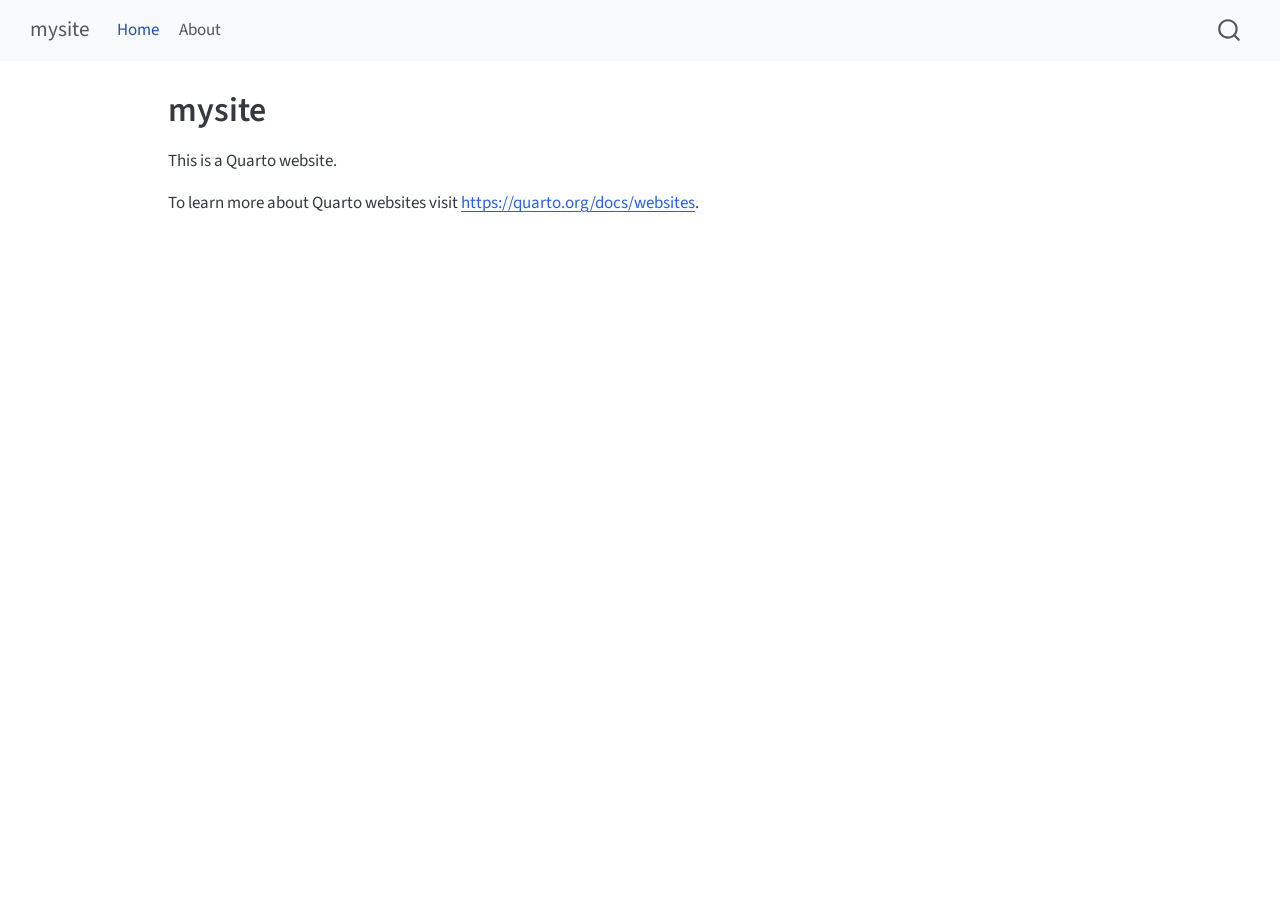
==== docs/index.html @ a6afdcee "Initial commit" ====
<!DOCTYPE html>
<html xmlns="http://www.w3.org/1999/xhtml" lang="en" xml:lang="en"><head>

<meta charset="utf-8">
<meta name="generator" content="quarto-1.7.33">

<meta name="viewport" content="width=device-width, initial-scale=1.0, user-scalable=yes">


<title>mysite</title>
<style>
code{white-space: pre-wrap;}
span.smallcaps{font-variant: small-caps;}
div.columns{display: flex; gap: min(4vw, 1.5em);}
div.column{flex: auto; overflow-x: auto;}
div.hanging-indent{margin-left: 1.5em; text-indent: -1.5em;}
ul.task-list{list-style: none;}
ul.task-list li input[type="checkbox"] {
  width: 0.8em;
  margin: 0 0.8em 0.2em -1em; /* quarto-specific, see https://github.com/quarto-dev/quarto-cli/issues/4556 */ 
  vertical-align: middle;
}
</style>


<script src="site_libs/quarto-nav/quarto-nav.js"></script>
<script src="site_libs/quarto-nav/headroom.min.js"></script>
<script src="site_libs/clipboard/clipboard.min.js"></script>
<script src="site_libs/quarto-search/autocomplete.umd.js"></script>
<script src="site_libs/quarto-search/fuse.min.js"></script>
<script src="site_libs/quarto-search/quarto-search.js"></script>
<meta name="quarto:offset" content="./">
<script src="site_libs/quarto-html/quarto.js" type="module"></script>
<script src="site_libs/quarto-html/tabsets/tabsets.js" type="module"></script>
<script src="site_libs/quarto-html/popper.min.js"></script>
<script src="site_libs/quarto-html/tippy.umd.min.js"></script>
<script src="site_libs/quarto-html/anchor.min.js"></script>
<link href="site_libs/quarto-html/tippy.css" rel="stylesheet">
<link href="site_libs/quarto-html/quarto-syntax-highlighting-ea385d0e468b0dd5ea5bf0780b1290d9.css" rel="stylesheet" id="quarto-text-highlighting-styles">
<script src="site_libs/bootstrap/bootstrap.min.js"></script>
<link href="site_libs/bootstrap/bootstrap-icons.css" rel="stylesheet">
<link href="site_libs/bootstrap/bootstrap-c1fac2584b48ed01fb6e278e36375074.min.css" rel="stylesheet" append-hash="true" id="quarto-bootstrap" data-mode="light">
<script id="quarto-search-options" type="application/json">{
  "location": "navbar",
  "copy-button": false,
  "collapse-after": 3,
  "panel-placement": "end",
  "type": "overlay",
  "limit": 50,
  "keyboard-shortcut": [
    "f",
    "/",
    "s"
  ],
  "show-item-context": false,
  "language": {
    "search-no-results-text": "No results",
    "search-matching-documents-text": "matching documents",
    "search-copy-link-title": "Copy link to search",
    "search-hide-matches-text": "Hide additional matches",
    "search-more-match-text": "more match in this document",
    "search-more-matches-text": "more matches in this document",
    "search-clear-button-title": "Clear",
    "search-text-placeholder": "",
    "search-detached-cancel-button-title": "Cancel",
    "search-submit-button-title": "Submit",
    "search-label": "Search"
  }
}</script>


<link rel="stylesheet" href="styles.css">
</head>

<body class="nav-fixed quarto-light">

<div id="quarto-search-results"></div>
  <header id="quarto-header" class="headroom fixed-top">
    <nav class="navbar navbar-expand-lg " data-bs-theme="dark">
      <div class="navbar-container container-fluid">
      <div class="navbar-brand-container mx-auto">
    <a class="navbar-brand" href="./index.html">
    <span class="navbar-title">mysite</span>
    </a>
  </div>
            <div id="quarto-search" class="" title="Search"></div>
          <button class="navbar-toggler" type="button" data-bs-toggle="collapse" data-bs-target="#navbarCollapse" aria-controls="navbarCollapse" role="menu" aria-expanded="false" aria-label="Toggle navigation" onclick="if (window.quartoToggleHeadroom) { window.quartoToggleHeadroom(); }">
  <span class="navbar-toggler-icon"></span>
</button>
          <div class="collapse navbar-collapse" id="navbarCollapse">
            <ul class="navbar-nav navbar-nav-scroll me-auto">
  <li class="nav-item">
    <a class="nav-link active" href="./index.html" aria-current="page"> 
<span class="menu-text">Home</span></a>
  </li>  
  <li class="nav-item">
    <a class="nav-link" href="./about.html"> 
<span class="menu-text">About</span></a>
  </li>  
</ul>
          </div> <!-- /navcollapse -->
            <div class="quarto-navbar-tools">
</div>
      </div> <!-- /container-fluid -->
    </nav>
</header>
<!-- content -->
<div id="quarto-content" class="quarto-container page-columns page-rows-contents page-layout-article page-navbar">
<!-- sidebar -->
<!-- margin-sidebar -->
    <div id="quarto-margin-sidebar" class="sidebar margin-sidebar zindex-bottom">
        
    </div>
<!-- main -->
<main class="content" id="quarto-document-content">

<header id="title-block-header" class="quarto-title-block default">
<div class="quarto-title">
<h1 class="title">mysite</h1>
</div>



<div class="quarto-title-meta">

    
  
    
  </div>
  


</header>


<p>This is a Quarto website.</p>
<p>To learn more about Quarto websites visit <a href="https://quarto.org/docs/websites" class="uri">https://quarto.org/docs/websites</a>.</p>



</main> <!-- /main -->
<script id="quarto-html-after-body" type="application/javascript">
  window.document.addEventListener("DOMContentLoaded", function (event) {
    const icon = "";
    const anchorJS = new window.AnchorJS();
    anchorJS.options = {
      placement: 'right',
      icon: icon
    };
    anchorJS.add('.anchored');
    const isCodeAnnotation = (el) => {
      for (const clz of el.classList) {
        if (clz.startsWith('code-annotation-')) {                     
          return true;
        }
      }
      return false;
    }
    const onCopySuccess = function(e) {
      // button target
      const button = e.trigger;
      // don't keep focus
      button.blur();
      // flash "checked"
      button.classList.add('code-copy-button-checked');
      var currentTitle = button.getAttribute("title");
      button.setAttribute("title", "Copied!");
      let tooltip;
      if (window.bootstrap) {
        button.setAttribute("data-bs-toggle", "tooltip");
        button.setAttribute("data-bs-placement", "left");
        button.setAttribute("data-bs-title", "Copied!");
        tooltip = new bootstrap.Tooltip(button, 
          { trigger: "manual", 
            customClass: "code-copy-button-tooltip",
            offset: [0, -8]});
        tooltip.show();    
      }
      setTimeout(function() {
        if (tooltip) {
          tooltip.hide();
          button.removeAttribute("data-bs-title");
          button.removeAttribute("data-bs-toggle");
          button.removeAttribute("data-bs-placement");
        }
        button.setAttribute("title", currentTitle);
        button.classList.remove('code-copy-button-checked');
      }, 1000);
      // clear code selection
      e.clearSelection();
    }
    const getTextToCopy = function(trigger) {
        const codeEl = trigger.previousElementSibling.cloneNode(true);
        for (const childEl of codeEl.children) {
          if (isCodeAnnotation(childEl)) {
            childEl.remove();
          }
        }
        return codeEl.innerText;
    }
    const clipboard = new window.ClipboardJS('.code-copy-button:not([data-in-quarto-modal])', {
      text: getTextToCopy
    });
    clipboard.on('success', onCopySuccess);
    if (window.document.getElementById('quarto-embedded-source-code-modal')) {
      const clipboardModal = new window.ClipboardJS('.code-copy-button[data-in-quarto-modal]', {
        text: getTextToCopy,
        container: window.document.getElementById('quarto-embedded-source-code-modal')
      });
      clipboardModal.on('success', onCopySuccess);
    }
      var localhostRegex = new RegExp(/^(?:http|https):\/\/localhost\:?[0-9]*\//);
      var mailtoRegex = new RegExp(/^mailto:/);
        var filterRegex = new RegExp('/' + window.location.host + '/');
      var isInternal = (href) => {
          return filterRegex.test(href) || localhostRegex.test(href) || mailtoRegex.test(href);
      }
      // Inspect non-navigation links and adorn them if external
     var links = window.document.querySelectorAll('a[href]:not(.nav-link):not(.navbar-brand):not(.toc-action):not(.sidebar-link):not(.sidebar-item-toggle):not(.pagination-link):not(.no-external):not([aria-hidden]):not(.dropdown-item):not(.quarto-navigation-tool):not(.about-link)');
      for (var i=0; i<links.length; i++) {
        const link = links[i];
        if (!isInternal(link.href)) {
          // undo the damage that might have been done by quarto-nav.js in the case of
          // links that we want to consider external
          if (link.dataset.originalHref !== undefined) {
            link.href = link.dataset.originalHref;
          }
        }
      }
    function tippyHover(el, contentFn, onTriggerFn, onUntriggerFn) {
      const config = {
        allowHTML: true,
        maxWidth: 500,
        delay: 100,
        arrow: false,
        appendTo: function(el) {
            return el.parentElement;
        },
        interactive: true,
        interactiveBorder: 10,
        theme: 'quarto',
        placement: 'bottom-start',
      };
      if (contentFn) {
        config.content = contentFn;
      }
      if (onTriggerFn) {
        config.onTrigger = onTriggerFn;
      }
      if (onUntriggerFn) {
        config.onUntrigger = onUntriggerFn;
      }
      window.tippy(el, config); 
    }
    const noterefs = window.document.querySelectorAll('a[role="doc-noteref"]');
    for (var i=0; i<noterefs.length; i++) {
      const ref = noterefs[i];
      tippyHover(ref, function() {
        // use id or data attribute instead here
        let href = ref.getAttribute('data-footnote-href') || ref.getAttribute('href');
        try { href = new URL(href).hash; } catch {}
        const id = href.replace(/^#\/?/, "");
        const note = window.document.getElementById(id);
        if (note) {
          return note.innerHTML;
        } else {
          return "";
        }
      });
    }
    const xrefs = window.document.querySelectorAll('a.quarto-xref');
    const processXRef = (id, note) => {
      // Strip column container classes
      const stripColumnClz = (el) => {
        el.classList.remove("page-full", "page-columns");
        if (el.children) {
          for (const child of el.children) {
            stripColumnClz(child);
          }
        }
      }
      stripColumnClz(note)
      if (id === null || id.startsWith('sec-')) {
        // Special case sections, only their first couple elements
        const container = document.createElement("div");
        if (note.children && note.children.length > 2) {
          container.appendChild(note.children[0].cloneNode(true));
          for (let i = 1; i < note.children.length; i++) {
            const child = note.children[i];
            if (child.tagName === "P" && child.innerText === "") {
              continue;
            } else {
              container.appendChild(child.cloneNode(true));
              break;
            }
          }
          if (window.Quarto?.typesetMath) {
            window.Quarto.typesetMath(container);
          }
          return container.innerHTML
        } else {
          if (window.Quarto?.typesetMath) {
            window.Quarto.typesetMath(note);
          }
          return note.innerHTML;
        }
      } else {
        // Remove any anchor links if they are present
        const anchorLink = note.querySelector('a.anchorjs-link');
        if (anchorLink) {
          anchorLink.remove();
        }
        if (window.Quarto?.typesetMath) {
          window.Quarto.typesetMath(note);
        }
        if (note.classList.contains("callout")) {
          return note.outerHTML;
        } else {
          return note.innerHTML;
        }
      }
    }
    for (var i=0; i<xrefs.length; i++) {
      const xref = xrefs[i];
      tippyHover(xref, undefined, function(instance) {
        instance.disable();
        let url = xref.getAttribute('href');
        let hash = undefined; 
        if (url.startsWith('#')) {
          hash = url;
        } else {
          try { hash = new URL(url).hash; } catch {}
        }
        if (hash) {
          const id = hash.replace(/^#\/?/, "");
          const note = window.document.getElementById(id);
          if (note !== null) {
            try {
              const html = processXRef(id, note.cloneNode(true));
              instance.setContent(html);
            } finally {
              instance.enable();
              instance.show();
            }
          } else {
            // See if we can fetch this
            fetch(url.split('#')[0])
            .then(res => res.text())
            .then(html => {
              const parser = new DOMParser();
              const htmlDoc = parser.parseFromString(html, "text/html");
              const note = htmlDoc.getElementById(id);
              if (note !== null) {
                const html = processXRef(id, note);
                instance.setContent(html);
              } 
            }).finally(() => {
              instance.enable();
              instance.show();
            });
          }
        } else {
          // See if we can fetch a full url (with no hash to target)
          // This is a special case and we should probably do some content thinning / targeting
          fetch(url)
          .then(res => res.text())
          .then(html => {
            const parser = new DOMParser();
            const htmlDoc = parser.parseFromString(html, "text/html");
            const note = htmlDoc.querySelector('main.content');
            if (note !== null) {
              // This should only happen for chapter cross references
              // (since there is no id in the URL)
              // remove the first header
              if (note.children.length > 0 && note.children[0].tagName === "HEADER") {
                note.children[0].remove();
              }
              const html = processXRef(null, note);
              instance.setContent(html);
            } 
          }).finally(() => {
            instance.enable();
            instance.show();
          });
        }
      }, function(instance) {
      });
    }
        let selectedAnnoteEl;
        const selectorForAnnotation = ( cell, annotation) => {
          let cellAttr = 'data-code-cell="' + cell + '"';
          let lineAttr = 'data-code-annotation="' +  annotation + '"';
          const selector = 'span[' + cellAttr + '][' + lineAttr + ']';
          return selector;
        }
        const selectCodeLines = (annoteEl) => {
          const doc = window.document;
          const targetCell = annoteEl.getAttribute("data-target-cell");
          const targetAnnotation = annoteEl.getAttribute("data-target-annotation");
          const annoteSpan = window.document.querySelector(selectorForAnnotation(targetCell, targetAnnotation));
          const lines = annoteSpan.getAttribute("data-code-lines").split(",");
          const lineIds = lines.map((line) => {
            return targetCell + "-" + line;
          })
          let top = null;
          let height = null;
          let parent = null;
          if (lineIds.length > 0) {
              //compute the position of the single el (top and bottom and make a div)
              const el = window.document.getElementById(lineIds[0]);
              top = el.offsetTop;
              height = el.offsetHeight;
              parent = el.parentElement.parentElement;
            if (lineIds.length > 1) {
              const lastEl = window.document.getElementById(lineIds[lineIds.length - 1]);
              const bottom = lastEl.offsetTop + lastEl.offsetHeight;
              height = bottom - top;
            }
            if (top !== null && height !== null && parent !== null) {
              // cook up a div (if necessary) and position it 
              let div = window.document.getElementById("code-annotation-line-highlight");
              if (div === null) {
                div = window.document.createElement("div");
                div.setAttribute("id", "code-annotation-line-highlight");
                div.style.position = 'absolute';
                parent.appendChild(div);
              }
              div.style.top = top - 2 + "px";
              div.style.height = height + 4 + "px";
              div.style.left = 0;
              let gutterDiv = window.document.getElementById("code-annotation-line-highlight-gutter");
              if (gutterDiv === null) {
                gutterDiv = window.document.createElement("div");
                gutterDiv.setAttribute("id", "code-annotation-line-highlight-gutter");
                gutterDiv.style.position = 'absolute';
                const codeCell = window.document.getElementById(targetCell);
                const gutter = codeCell.querySelector('.code-annotation-gutter');
                gutter.appendChild(gutterDiv);
              }
              gutterDiv.style.top = top - 2 + "px";
              gutterDiv.style.height = height + 4 + "px";
            }
            selectedAnnoteEl = annoteEl;
          }
        };
        const unselectCodeLines = () => {
          const elementsIds = ["code-annotation-line-highlight", "code-annotation-line-highlight-gutter"];
          elementsIds.forEach((elId) => {
            const div = window.document.getElementById(elId);
            if (div) {
              div.remove();
            }
          });
          selectedAnnoteEl = undefined;
        };
          // Handle positioning of the toggle
      window.addEventListener(
        "resize",
        throttle(() => {
          elRect = undefined;
          if (selectedAnnoteEl) {
            selectCodeLines(selectedAnnoteEl);
          }
        }, 10)
      );
      function throttle(fn, ms) {
      let throttle = false;
      let timer;
        return (...args) => {
          if(!throttle) { // first call gets through
              fn.apply(this, args);
              throttle = true;
          } else { // all the others get throttled
              if(timer) clearTimeout(timer); // cancel #2
              timer = setTimeout(() => {
                fn.apply(this, args);
                timer = throttle = false;
              }, ms);
          }
        };
      }
        // Attach click handler to the DT
        const annoteDls = window.document.querySelectorAll('dt[data-target-cell]');
        for (const annoteDlNode of annoteDls) {
          annoteDlNode.addEventListener('click', (event) => {
            const clickedEl = event.target;
            if (clickedEl !== selectedAnnoteEl) {
              unselectCodeLines();
              const activeEl = window.document.querySelector('dt[data-target-cell].code-annotation-active');
              if (activeEl) {
                activeEl.classList.remove('code-annotation-active');
              }
              selectCodeLines(clickedEl);
              clickedEl.classList.add('code-annotation-active');
            } else {
              // Unselect the line
              unselectCodeLines();
              clickedEl.classList.remove('code-annotation-active');
            }
          });
        }
    const findCites = (el) => {
      const parentEl = el.parentElement;
      if (parentEl) {
        const cites = parentEl.dataset.cites;
        if (cites) {
          return {
            el,
            cites: cites.split(' ')
          };
        } else {
          return findCites(el.parentElement)
        }
      } else {
        return undefined;
      }
    };
    var bibliorefs = window.document.querySelectorAll('a[role="doc-biblioref"]');
    for (var i=0; i<bibliorefs.length; i++) {
      const ref = bibliorefs[i];
      const citeInfo = findCites(ref);
      if (citeInfo) {
        tippyHover(citeInfo.el, function() {
          var popup = window.document.createElement('div');
          citeInfo.cites.forEach(function(cite) {
            var citeDiv = window.document.createElement('div');
            citeDiv.classList.add('hanging-indent');
            citeDiv.classList.add('csl-entry');
            var biblioDiv = window.document.getElementById('ref-' + cite);
            if (biblioDiv) {
              citeDiv.innerHTML = biblioDiv.innerHTML;
            }
            popup.appendChild(citeDiv);
          });
          return popup.innerHTML;
        });
      }
    }
  });
  </script>
</div> <!-- /content -->




</body></html>
---- docs/site_libs/quarto-html/tippy.css ----
.tippy-box[data-animation=fade][data-state=hidden]{opacity:0}[data-tippy-root]{max-width:calc(100vw - 10px)}.tippy-box{position:relative;background-color:#333;color:#fff;border-radius:4px;font-size:14px;line-height:1.4;white-space:normal;outline:0;transition-property:transform,visibility,opacity}.tippy-box[data-placement^=top]>.tippy-arrow{bottom:0}.tippy-box[data-placement^=top]>.tippy-arrow:before{bottom:-7px;left:0;border-width:8px 8px 0;border-top-color:initial;transform-origin:center top}.tippy-box[data-placement^=bottom]>.tippy-arrow{top:0}.tippy-box[data-placement^=bottom]>.tippy-arrow:before{top:-7px;left:0;border-width:0 8px 8px;border-bottom-color:initial;transform-origin:center bottom}.tippy-box[data-placement^=left]>.tippy-arrow{right:0}.tippy-box[data-placement^=left]>.tippy-arrow:before{border-width:8px 0 8px 8px;border-left-color:initial;right:-7px;transform-origin:center left}.tippy-box[data-placement^=right]>.tippy-arrow{left:0}.tippy-box[data-placement^=right]>.tippy-arrow:before{left:-7px;border-width:8px 8px 8px 0;border-right-color:initial;transform-origin:center right}.tippy-box[data-inertia][data-state=visible]{transition-timing-function:cubic-bezier(.54,1.5,.38,1.11)}.tippy-arrow{width:16px;height:16px;color:#333}.tippy-arrow:before{content:"";position:absolute;border-color:transparent;border-style:solid}.tippy-content{position:relative;padding:5px 9px;z-index:1}
---- docs/site_libs/quarto-html/quarto-syntax-highlighting-ea385d0e468b0dd5ea5bf0780b1290d9.css ----
/* quarto syntax highlight colors */
:root {
  --quarto-hl-ot-color: #003B4F;
  --quarto-hl-at-color: #657422;
  --quarto-hl-ss-color: #20794D;
  --quarto-hl-an-color: #5E5E5E;
  --quarto-hl-fu-color: #4758AB;
  --quarto-hl-st-color: #20794D;
  --quarto-hl-cf-color: #003B4F;
  --quarto-hl-op-color: #5E5E5E;
  --quarto-hl-er-color: #AD0000;
  --quarto-hl-bn-color: #AD0000;
  --quarto-hl-al-color: #AD0000;
  --quarto-hl-va-color: #111111;
  --quarto-hl-bu-color: inherit;
  --quarto-hl-ex-color: inherit;
  --quarto-hl-pp-color: #AD0000;
  --quarto-hl-in-color: #5E5E5E;
  --quarto-hl-vs-color: #20794D;
  --quarto-hl-wa-color: #5E5E5E;
  --quarto-hl-do-color: #5E5E5E;
  --quarto-hl-im-color: #00769E;
  --quarto-hl-ch-color: #20794D;
  --quarto-hl-dt-color: #AD0000;
  --quarto-hl-fl-color: #AD0000;
  --quarto-hl-co-color: #5E5E5E;
  --quarto-hl-cv-color: #5E5E5E;
  --quarto-hl-cn-color: #8f5902;
  --quarto-hl-sc-color: #5E5E5E;
  --quarto-hl-dv-color: #AD0000;
  --quarto-hl-kw-color: #003B4F;
}

/* other quarto variables */
:root {
  --quarto-font-monospace: SFMono-Regular, Menlo, Monaco, Consolas, "Liberation Mono", "Courier New", monospace;
}

/* syntax highlight based on Pandoc's rules */
pre > code.sourceCode > span {
  color: #003B4F;
}

code.sourceCode > span {
  color: #003B4F;
}

div.sourceCode,
div.sourceCode pre.sourceCode {
  color: #003B4F;
}

/* Normal */
code span {
  color: #003B4F;
}

/* Alert */
code span.al {
  color: #AD0000;
  font-style: inherit;
}

/* Annotation */
code span.an {
  color: #5E5E5E;
  font-style: inherit;
}

/* Attribute */
code span.at {
  color: #657422;
  font-style: inherit;
}

/* BaseN */
code span.bn {
  color: #AD0000;
  font-style: inherit;
}

/* BuiltIn */
code span.bu {
  font-style: inherit;
}

/* ControlFlow */
code span.cf {
  color: #003B4F;
  font-weight: bold;
  font-style: inherit;
}

/* Char */
code span.ch {
  color: #20794D;
  font-style: inherit;
}

/* Constant */
code span.cn {
  color: #8f5902;
  font-style: inherit;
}

/* Comment */
code span.co {
  color: #5E5E5E;
  font-style: inherit;
}

/* CommentVar */
code span.cv {
  color: #5E5E5E;
  font-style: italic;
}

/* Documentation */
code span.do {
  color: #5E5E5E;
  font-style: italic;
}

/* DataType */
code span.dt {
  color: #AD0000;
  font-style: inherit;
}

/* DecVal */
code span.dv {
  color: #AD0000;
  font-style: inherit;
}

/* Error */
code span.er {
  color: #AD0000;
  font-style: inherit;
}

/* Extension */
code span.ex {
  font-style: inherit;
}

/* Float */
code span.fl {
  color: #AD0000;
  font-style: inherit;
}

/* Function */
code span.fu {
  color: #4758AB;
  font-style: inherit;
}

/* Import */
code span.im {
  color: #00769E;
  font-style: inherit;
}

/* Information */
code span.in {
  color: #5E5E5E;
  font-style: inherit;
}

/* Keyword */
code span.kw {
  color: #003B4F;
  font-weight: bold;
  font-style: inherit;
}

/* Operator */
code span.op {
  color: #5E5E5E;
  font-style: inherit;
}

/* Other */
code span.ot {
  color: #003B4F;
  font-style: inherit;
}

/* Preprocessor */
code span.pp {
  color: #AD0000;
  font-style: inherit;
}

/* SpecialChar */
code span.sc {
  color: #5E5E5E;
  font-style: inherit;
}

/* SpecialString */
code span.ss {
  color: #20794D;
  font-style: inherit;
}

/* String */
code span.st {
  color: #20794D;
  font-style: inherit;
}

/* Variable */
code span.va {
  color: #111111;
  font-style: inherit;
}

/* VerbatimString */
code span.vs {
  color: #20794D;
  font-style: inherit;
}

/* Warning */
code span.wa {
  color: #5E5E5E;
  font-style: italic;
}

.prevent-inlining {
  content: "</";
}

/*# sourceMappingURL=538754cbb4183396a2435bcb80637e05.css.map */
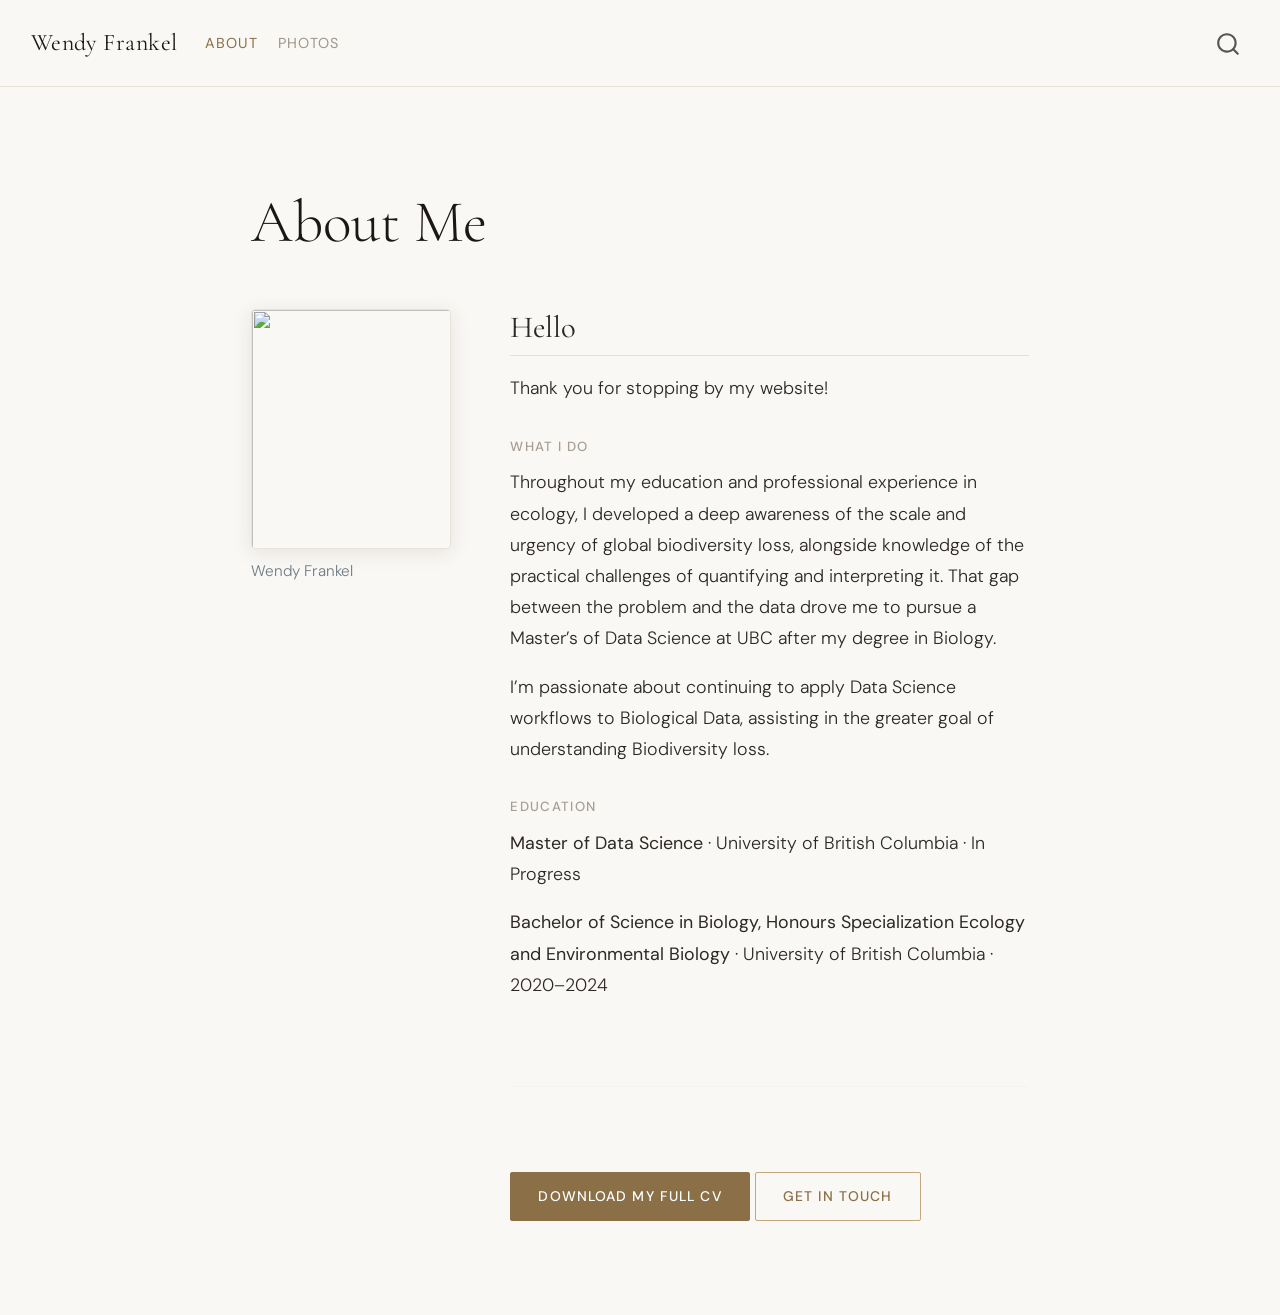
==== commit 1eaa8f74: "redesign; more information, photos, styling" ====
--- a/docs/index.html
+++ b/docs/index.html
@@ -7,7 +7,7 @@
 <meta name="viewport" content="width=device-width, initial-scale=1.0, user-scalable=yes">
 
 
-<title>mysite</title>
+<title>Wendy Frankel</title>
 <style>
 code{white-space: pre-wrap;}
 span.smallcaps{font-variant: small-caps;}
@@ -80,7 +80,7 @@
       <div class="navbar-container container-fluid">
       <div class="navbar-brand-container mx-auto">
     <a class="navbar-brand" href="./index.html">
-    <span class="navbar-title">mysite</span>
+    <span class="navbar-title">Wendy Frankel</span>
     </a>
   </div>
             <div id="quarto-search" class="" title="Search"></div>
@@ -91,11 +91,11 @@
             <ul class="navbar-nav navbar-nav-scroll me-auto">
   <li class="nav-item">
     <a class="nav-link active" href="./index.html" aria-current="page"> 
-<span class="menu-text">Home</span></a>
+<span class="menu-text">About</span></a>
   </li>  
   <li class="nav-item">
-    <a class="nav-link" href="./about.html"> 
-<span class="menu-text">About</span></a>
+    <a class="nav-link" href="./photos.html"> 
+<span class="menu-text">Photos</span></a>
   </li>  
 </ul>
           </div> <!-- /navcollapse -->
@@ -105,36 +105,49 @@
     </nav>
 </header>
 <!-- content -->
-<div id="quarto-content" class="quarto-container page-columns page-rows-contents page-layout-article page-navbar">
+<div id="quarto-content" class="quarto-container page-columns page-rows-contents page-layout-full page-navbar">
 <!-- sidebar -->
 <!-- margin-sidebar -->
-    <div id="quarto-margin-sidebar" class="sidebar margin-sidebar zindex-bottom">
-        
-    </div>
+    
 <!-- main -->
-<main class="content" id="quarto-document-content">
-
-<header id="title-block-header" class="quarto-title-block default">
-<div class="quarto-title">
-<h1 class="title">mysite</h1>
+<main class="content column-page" id="quarto-document-content"><header id="title-block-header" class="quarto-title-block"></header>
+
+
+
+
+<section id="about-me" class="level1 page-header">
+<h1>About Me</h1>
+</section>
+<div class="section-container">
+<div class="about-full-grid">
+<div class="about-full-photo">
+<div class="quarto-figure quarto-figure-center">
+<figure class="figure">
+<p><img src="photo.jpg" class="profile-photo-large img-fluid figure-img"></p>
+<figcaption>Wendy Frankel</figcaption>
+</figure>
 </div>
-
-
-
-<div class="quarto-title-meta">
-
-    
-  
-    
-  </div>
-  
-
-
-</header>
-
-
-<p>This is a Quarto website.</p>
-<p>To learn more about Quarto websites visit <a href="https://quarto.org/docs/websites" class="uri">https://quarto.org/docs/websites</a>.</p>
+</div>
+<section id="hello" class="level2 about-full-text">
+<h2 class="anchored" data-anchor-id="hello">Hello</h2>
+<p>Thank you for stopping by my website!</p>
+<section id="what-i-do" class="level3">
+<h3 class="anchored" data-anchor-id="what-i-do">What I Do</h3>
+<p>Throughout my education and professional experience in ecology, I developed a deep awareness of the scale and urgency of global biodiversity loss, alongside knowledge of the practical challenges of quantifying and interpreting it. That gap between the problem and the data drove me to pursue a Master’s of Data Science at UBC after my degree in Biology.</p>
+<p>I’m passionate about continuing to apply Data Science workflows to Biological Data, assisting in the greater goal of understanding Biodiversity loss.</p>
+</section>
+<section id="education" class="level3">
+<h3 class="anchored" data-anchor-id="education">Education</h3>
+<p><strong>Master of Data Science</strong> · University of British Columbia · In Progress</p>
+<p><strong>Bachelor of Science in Biology, Honours Specialization Ecology and Environmental Biology</strong> · University of British Columbia · 2020–2024</p>
+<hr>
+<div class="about-cta">
+<p><a href="resume.pdf" class="btn-primary-custom" download="Wendy_Frankel_CV.pdf">Download My Full CV</a> <a href="mailto:wendygfrankel811@gmail.com" class="btn-secondary-custom">Get In Touch</a></p>
+</div>
+</section>
+</section>
+</div>
+</div>
 
 
 
--- a/docs/styles.css
+++ b/docs/styles.css
@@ -0,0 +1,505 @@
+/* ============================================
+   WENDY FRANKEL — PORTFOLIO STYLES
+   Clean & Minimal — Warm Neutral Palette
+   ============================================ */
+
+@import url('https://fonts.googleapis.com/css2?family=Cormorant+Garamond:ital,wght@0,300;0,400;0,600;1,300;1,400&family=DM+Sans:wght@300;400;500&display=swap');
+
+/* ── CSS Variables ──────────────────────────── */
+:root {
+    --cream: #faf8f4;
+    --warm-white: #f5f2ec;
+    --stone: #e8e2d9;
+    --warm-gray: #9e9589;
+    --charcoal: #2c2825;
+    --ink: #1a1714;
+    --accent: #8b6f47;
+    --accent-light: #c4a882;
+    --accent-pale: #f0e9de;
+
+    --font-display: 'Cormorant Garamond', Georgia, serif;
+    --font-body: 'DM Sans', sans-serif;
+
+    --max-width: 900px;
+    --section-gap: 5rem;
+}
+
+/* ── Base ───────────────────────────────────── */
+body {
+    background-color: var(--cream);
+    color: var(--charcoal);
+    font-family: var(--font-body);
+    font-weight: 300;
+    line-height: 1.75;
+    font-size: 1.05rem;
+}
+
+/* Override Quarto's default container width */
+.quarto-container,
+.page-columns {
+    max-width: var(--max-width) !important;
+    margin: 0 auto;
+}
+
+/* ── Navbar ─────────────────────────────────── */
+.navbar {
+    background-color: var(--cream) !important;
+    border-bottom: 1px solid var(--stone);
+    padding: 1rem 2rem;
+}
+
+.navbar-brand,
+.navbar-title {
+    font-family: var(--font-display);
+    font-size: 1.4rem;
+    font-weight: 400;
+    color: var(--ink) !important;
+    letter-spacing: 0.02em;
+}
+
+.nav-link {
+    font-family: var(--font-body);
+    font-size: 0.85rem;
+    font-weight: 400;
+    color: var(--warm-gray) !important;
+    letter-spacing: 0.08em;
+    text-transform: uppercase;
+    transition: color 0.2s ease;
+}
+
+.nav-link:hover,
+.nav-link.active {
+    color: var(--accent) !important;
+}
+
+/* ── Hero Section ───────────────────────────── */
+.hero-section {
+    padding: 5rem 2rem 4rem;
+    max-width: var(--max-width);
+    margin: 0 auto;
+}
+
+.hero-content {
+    display: flex;
+    align-items: center;
+    gap: 4rem;
+}
+
+.hero-text {
+    flex: 1;
+}
+
+.hero-text h1 {
+    font-family: var(--font-display);
+    font-size: clamp(2.8rem, 6vw, 4.2rem);
+    font-weight: 300;
+    color: var(--ink);
+    line-height: 1.1;
+    margin: 0 0 0.5rem 0;
+    letter-spacing: -0.01em;
+}
+
+.hero-text h3 {
+    font-family: var(--font-body);
+    font-size: 0.85rem;
+    font-weight: 400;
+    color: var(--warm-gray);
+    letter-spacing: 0.1em;
+    text-transform: uppercase;
+    margin: 0 0 1.5rem 0;
+    border: none;
+}
+
+.hero-tagline {
+    font-size: 1.1rem;
+    color: var(--charcoal);
+    font-weight: 300;
+    line-height: 1.6;
+    margin-bottom: 2.5rem;
+    max-width: 420px;
+}
+
+.hero-photo {
+    flex-shrink: 0;
+}
+
+.profile-photo {
+    width: 220px;
+    height: 220px;
+    object-fit: cover;
+    border-radius: 50%;
+    border: 3px solid var(--stone);
+    box-shadow: 0 8px 32px rgba(44, 40, 37, 0.12);
+    display: block;
+}
+
+/* ── Buttons ────────────────────────────────── */
+.hero-buttons {
+    display: flex;
+    gap: 1rem;
+    flex-wrap: wrap;
+}
+
+.btn-primary-custom,
+.btn-secondary-custom {
+    display: inline-block;
+    padding: 0.65rem 1.6rem;
+    font-family: var(--font-body);
+    font-size: 0.82rem;
+    font-weight: 500;
+    letter-spacing: 0.08em;
+    text-transform: uppercase;
+    text-decoration: none !important;
+    border-radius: 2px;
+    transition: all 0.25s ease;
+    cursor: pointer;
+}
+
+.btn-primary-custom {
+    background-color: var(--accent);
+    color: #fff !important;
+    border: 1.5px solid var(--accent);
+}
+
+.btn-primary-custom:hover {
+    background-color: var(--charcoal);
+    border-color: var(--charcoal);
+    color: #fff !important;
+}
+
+.btn-secondary-custom {
+    background-color: transparent;
+    color: var(--accent) !important;
+    border: 1.5px solid var(--accent-light);
+}
+
+.btn-secondary-custom:hover {
+    background-color: var(--accent-pale);
+    border-color: var(--accent);
+    color: var(--accent) !important;
+}
+
+/* ── Divider ────────────────────────────────── */
+main hr {
+    border: none;
+    border-top: 1px solid var(--stone);
+    margin: var(--section-gap) auto;
+    max-width: var(--max-width);
+}
+
+/* ── Section Container ──────────────────────── */
+.section-container {
+    max-width: var(--max-width);
+    margin: 0 auto;
+    padding: 0 2rem;
+}
+
+.section-heading {
+    font-family: var(--font-display);
+    font-size: 2rem;
+    font-weight: 300;
+    color: var(--ink);
+    letter-spacing: 0.01em;
+    margin-bottom: 2.5rem;
+    position: relative;
+}
+
+.section-heading::after {
+    content: '';
+    display: block;
+    width: 2.5rem;
+    height: 1.5px;
+    background: var(--accent-light);
+    margin-top: 0.6rem;
+}
+
+/* ── About Grid ─────────────────────────────── */
+.about-grid {
+    display: grid;
+    grid-template-columns: 1fr 220px;
+    gap: 3rem;
+    align-items: start;
+}
+
+.about-text p {
+    color: var(--charcoal);
+    margin-bottom: 1.2rem;
+}
+
+.about-skills {
+    background: var(--warm-white);
+    border: 1px solid var(--stone);
+    border-radius: 4px;
+    padding: 1.5rem;
+    font-size: 0.95rem;
+}
+
+.about-skills strong {
+    font-family: var(--font-body);
+    font-size: 0.75rem;
+    letter-spacing: 0.1em;
+    text-transform: uppercase;
+    color: var(--warm-gray);
+    display: block;
+    margin-bottom: 0.75rem;
+}
+
+.about-skills ul {
+    list-style: none;
+    padding: 0;
+    margin: 0;
+}
+
+.about-skills li {
+    padding: 0.35rem 0;
+    border-bottom: 1px solid var(--stone);
+    font-size: 0.9rem;
+    color: var(--charcoal);
+}
+
+.about-skills li:last-child {
+    border-bottom: none;
+}
+
+/* ── Projects Grid ──────────────────────────── */
+.projects-grid {
+    display: grid;
+    grid-template-columns: repeat(auto-fill, minmax(250px, 1fr));
+    gap: 1.5rem;
+}
+
+.project-card {
+    background: var(--warm-white);
+    border: 1px solid var(--stone);
+    border-radius: 4px;
+    padding: 1.75rem;
+    transition: box-shadow 0.25s ease, transform 0.25s ease;
+}
+
+.project-card:hover {
+    box-shadow: 0 6px 24px rgba(44, 40, 37, 0.1);
+    transform: translateY(-2px);
+}
+
+.project-card h3 {
+    font-family: var(--font-display);
+    font-size: 1.25rem;
+    font-weight: 600;
+    color: var(--ink);
+    margin-top: 0;
+    margin-bottom: 0.75rem;
+    border: none;
+}
+
+.project-card p {
+    font-size: 0.92rem;
+    color: var(--warm-gray);
+    line-height: 1.65;
+    margin-bottom: 1.25rem;
+}
+
+.project-link {
+    font-size: 0.82rem;
+    font-weight: 500;
+    letter-spacing: 0.05em;
+    color: var(--accent) !important;
+    text-decoration: none !important;
+    transition: color 0.2s ease;
+}
+
+.project-link:hover {
+    color: var(--charcoal) !important;
+}
+
+/* ── Contact ────────────────────────────────── */
+.contact-row {
+    display: flex;
+    gap: 2rem;
+    flex-wrap: wrap;
+    align-items: center;
+    padding: 1rem 0 3rem;
+}
+
+.contact-link {
+    font-size: 0.85rem;
+    font-weight: 500;
+    letter-spacing: 0.06em;
+    text-transform: uppercase;
+    color: var(--warm-gray) !important;
+    text-decoration: none !important;
+    border-bottom: 1px solid transparent;
+    padding-bottom: 2px;
+    transition: all 0.2s ease;
+}
+
+.contact-link:hover {
+    color: var(--accent) !important;
+    border-bottom-color: var(--accent-light);
+}
+
+/* ── About Page Full Layout ─────────────────── */
+.page-header {
+    padding: 4rem 2rem 0;
+    max-width: var(--max-width);
+    margin: 0 auto;
+}
+
+.page-header h1 {
+    font-family: var(--font-display);
+    font-size: clamp(2.4rem, 5vw, 3.5rem);
+    font-weight: 300;
+    color: var(--ink);
+    margin: 0;
+}
+
+.about-full-grid {
+    display: grid;
+    grid-template-columns: 200px 1fr;
+    gap: 3.5rem;
+    align-items: start;
+    padding-top: 3rem;
+}
+
+.profile-photo-large {
+    width: 200px;
+    height: 240px;
+    object-fit: cover;
+    border-radius: 4px;
+    border: 1px solid var(--stone);
+    box-shadow: 0 4px 20px rgba(44, 40, 37, 0.1);
+    display: block;
+}
+
+.about-full-text h2 {
+    font-family: var(--font-display);
+    font-size: 1.8rem;
+    font-weight: 400;
+    margin-top: 0;
+}
+
+.about-full-text h3 {
+    font-family: var(--font-body);
+    font-size: 0.78rem;
+    font-weight: 500;
+    letter-spacing: 0.1em;
+    text-transform: uppercase;
+    color: var(--warm-gray);
+    margin-top: 2rem;
+    margin-bottom: 0.75rem;
+    border: none;
+}
+
+.about-cta {
+    display: flex;
+    gap: 1rem;
+    flex-wrap: wrap;
+    margin-top: 2rem;
+}
+
+/* ── Responsive ─────────────────────────────── */
+@media (max-width: 680px) {
+    .hero-content {
+        flex-direction: column-reverse;
+        gap: 2rem;
+        text-align: center;
+    }
+
+    .hero-buttons {
+        justify-content: center;
+    }
+
+    .hero-tagline {
+        max-width: 100%;
+    }
+
+    .about-grid {
+        grid-template-columns: 1fr;
+    }
+
+    .about-full-grid {
+        grid-template-columns: 1fr;
+    }
+
+    .profile-photo-large {
+        width: 160px;
+        height: 190px;
+    }
+
+    .contact-row {
+        gap: 1.25rem;
+    }
+}
+
+/* ── Masonry Photos ─────────────────────────── */
+.masonry-grid {
+    columns: 3 280px;
+    column-gap: 1.25rem;
+    padding: 1rem 0 4rem;
+}
+
+.masonry-item {
+    break-inside: avoid;
+    margin-bottom: 1.25rem;
+    position: relative;
+    overflow: hidden;
+    border-radius: 4px;
+    background: var(--warm-white);
+    border: 1px solid var(--stone);
+}
+
+.masonry-item:hover .photo-caption {
+    opacity: 1;
+    transform: translateY(0);
+}
+
+.masonry-photo {
+    width: 100%;
+    height: auto;
+    display: block;
+    transition: transform 0.4s ease;
+}
+
+.masonry-item:hover .masonry-photo {
+    transform: scale(1.03);
+}
+
+.photo-caption {
+    position: absolute;
+    bottom: 0;
+    left: 0;
+    right: 0;
+    background: linear-gradient(transparent, rgba(26, 23, 20, 0.75));
+    color: #fff;
+    font-size: 0.8rem;
+    font-weight: 300;
+    letter-spacing: 0.04em;
+    padding: 1.5rem 0.9rem 0.75rem;
+    opacity: 0;
+    transform: translateY(4px);
+    transition: all 0.3s ease;
+}
+
+@media (max-width: 680px) {
+    .masonry-grid {
+        columns: 2 160px;
+    }
+}
+
+@media (max-width: 420px) {
+    .masonry-grid {
+        columns: 1;
+    }
+}
+
+/* ── Hide Quarto boilerplate ────────────────── */
+#title-block-header {
+    display: none;
+}
+
+#quarto-margin-sidebar {
+    display: none;
+}
+
+.quarto-title {
+    display: none;
+}
